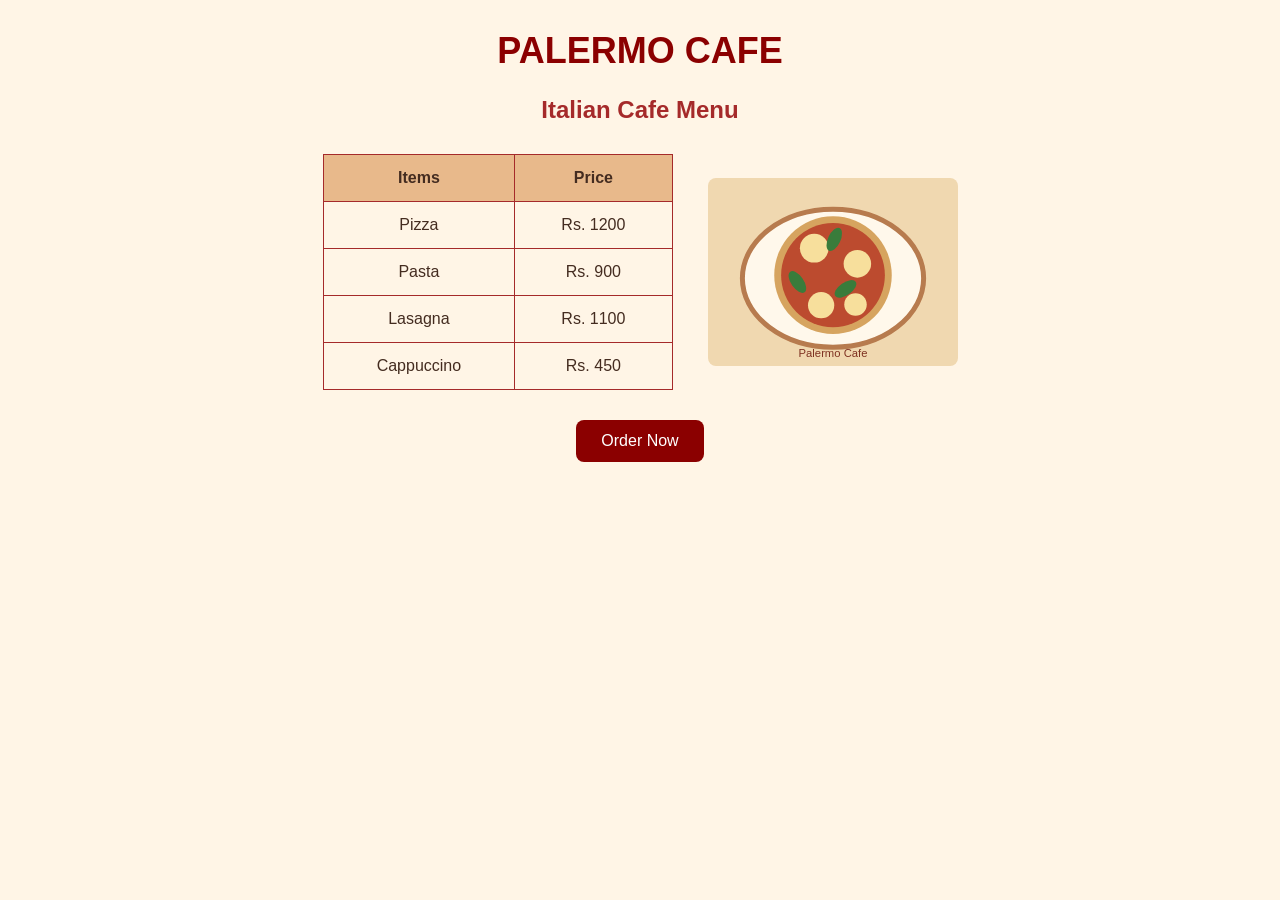
==== italian_cafe/index.html @ 83c6ea25 "add files this is menu of italian cafe" ====
<!--
Name: Tayyiba Hassan
Roll No: 26I-3137
Section: SE-C
Lab 11: HTML, CSS and JavaScript
-->
<!DOCTYPE html>
<html lang="en">
<head>
<meta charset="UTF-8">
<meta name="viewport" content="width=device-width, initial-scale=1.0">
<title>Palermo Cafe</title>
<link rel="stylesheet" href="style.css">
</head>
<body>
<h1>PALERMO CAFE</h1>
<h2>Italian Cafe Menu</h2>
<div class="menu-layout">
<table>
<tr><th>Items</th><th>Price</th></tr>
<tr><td>Pizza</td><td>Rs. 1200</td></tr>
<tr><td>Pasta</td><td>Rs. 900</td></tr>
<tr><td>Lasagna</td><td>Rs. 1100</td></tr>
<tr><td>Cappuccino</td><td>Rs. 450</td></tr>
</table>
<img src="images/cafe.svg" alt="Illustration of pizza at Palermo Cafe">
</div>
<button onclick="orderFood()">Order Now</button>
<script>
function orderFood() {
window.alert("Thank you! Your order has been placed.");
console.log("Order button was clicked");
}
</script>
</body>
</html>
---- italian_cafe/style.css ----
/*
Name: Tayyiba Hassan
Roll No: 26I-3137
Section: SE-C
Lab 11: HTML, CSS and JavaScript
*/
body {
background-color: #fff5e6;
color: #442c20;
font-family: Arial, sans-serif;
text-align: center;
margin: 30px;
}
h1 { color: darkred; font-size: 36px; }
h2 { color: brown; }
.menu-layout {
display: flex;
justify-content: center;
align-items: center;
gap: 35px;
flex-wrap: wrap;
margin: 30px auto;
}
table { border-collapse: collapse; width: 350px; max-width: 100%; }
th, td { border: 1px solid brown; padding: 14px; }
th { background-color: #e8b98b; }
img { width: 250px; max-width: 100%; border-radius: 8px; }
button {
background-color: darkred;
color: white;
padding: 12px 25px;
border: none;
border-radius: 8px;
cursor: pointer;
font-size: 16px;
}
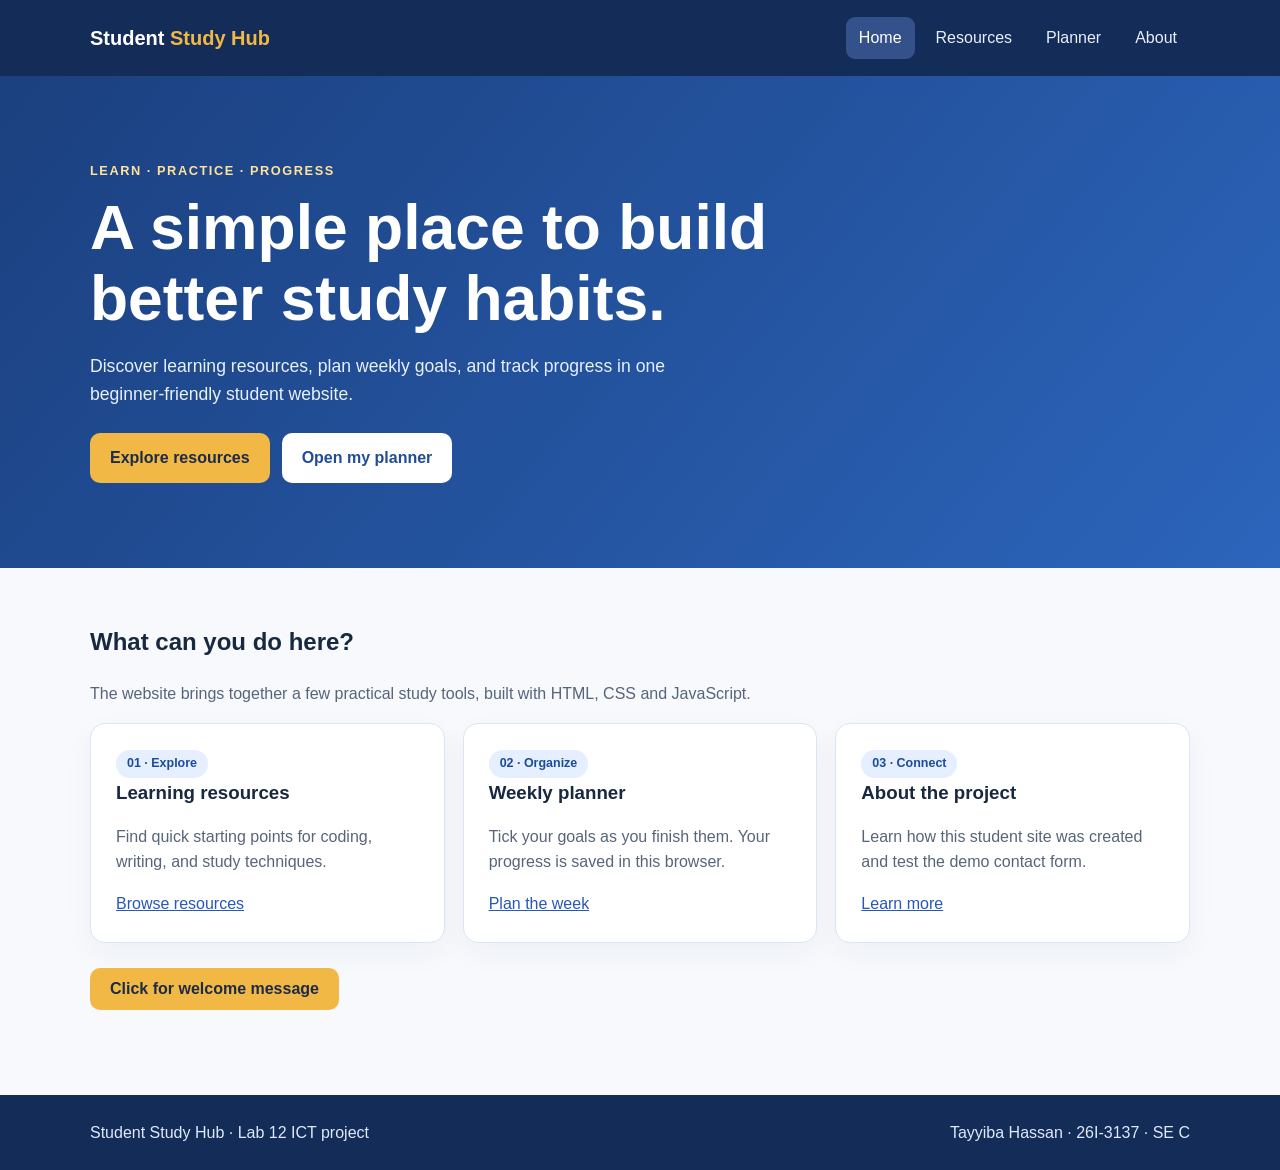
==== commit e480a725: "Add files via upload" ====
--- a/italian_cafe/index.html
+++ b/italian_cafe/index.html
@@ -1,36 +1,2 @@
-<!--
-Name: Tayyiba Hassan
-Roll No: 26I-3137
-Section: SE-C
-Lab 11: HTML, CSS and JavaScript
--->
 <!DOCTYPE html>
-<html lang="en">
-<head>
-<meta charset="UTF-8">
-<meta name="viewport" content="width=device-width, initial-scale=1.0">
-<title>Palermo Cafe</title>
-<link rel="stylesheet" href="style.css">
-</head>
-<body>
-<h1>PALERMO CAFE</h1>
-<h2>Italian Cafe Menu</h2>
-<div class="menu-layout">
-<table>
-<tr><th>Items</th><th>Price</th></tr>
-<tr><td>Pizza</td><td>Rs. 1200</td></tr>
-<tr><td>Pasta</td><td>Rs. 900</td></tr>
-<tr><td>Lasagna</td><td>Rs. 1100</td></tr>
-<tr><td>Cappuccino</td><td>Rs. 450</td></tr>
-</table>
-<img src="images/cafe.svg" alt="Illustration of pizza at Palermo Cafe">
-</div>
-<button onclick="orderFood()">Order Now</button>
-<script>
-function orderFood() {
-window.alert("Thank you! Your order has been placed.");
-console.log("Order button was clicked");
-}
-</script>
-</body>
-</html>
+<html lang="en"><head><meta charset="UTF-8"><meta name="viewport" content="width=device-width,initial-scale=1"><meta name="description" content="Student Study Hub: beginner-friendly resources and a personal study planner."><title>Home | Student Study Hub</title><link rel="stylesheet" href="style.css"><script defer src="script.js"></script></head><body><a class="skip" href="#main">Skip to content</a><header class="site-header"><div class="container nav"><a class="brand" href="index.html">Student <span>Study Hub</span></a><nav class="nav-links" aria-label="Main navigation"><a href="index.html" aria-current="page">Home</a><a href="resources.html">Resources</a><a href="planner.html">Planner</a><a href="about.html">About</a></nav></div></header><main id="main"><section class="hero"><div class="container"><div class="eyebrow">Learn · Practice · Progress</div><h1>A simple place to build better study habits.</h1><p>Discover learning resources, plan weekly goals, and track progress in one beginner-friendly student website.</p><div class="buttons"><a class="btn" href="resources.html">Explore resources</a><a class="btn secondary" href="planner.html">Open my planner</a></div></div></section><section class="section"><div class="container"><h2>What can you do here?</h2><p class="lede">The website brings together a few practical study tools, built with HTML, CSS and JavaScript.</p><div class="grid"><article class="card"><span class="tag">01 · Explore</span><h3>Learning resources</h3><p>Find quick starting points for coding, writing, and study techniques.</p><a href="resources.html">Browse resources</a></article><article class="card"><span class="tag">02 · Organize</span><h3>Weekly planner</h3><p>Tick your goals as you finish them. Your progress is saved in this browser.</p><a href="planner.html">Plan the week</a></article><article class="card"><span class="tag">03 · Connect</span><h3>About the project</h3><p>Learn how this student site was created and test the demo contact form.</p><a href="about.html">Learn more</a></article></div><div class="buttons"><button class="btn" id="helloButton" type="button">Click for welcome message</button></div></div></section></main><footer class="site-footer"><div class="container footer-inner"><span>Student Study Hub · Lab 12 ICT project</span><span>Tayyiba Hassan · 26I-3137 · SE C</span></div></footer></body></html>
--- a/italian_cafe/style.css
+++ b/italian_cafe/style.css
@@ -1,36 +1,2 @@
-/*
-Name: Tayyiba Hassan
-Roll No: 26I-3137
-Section: SE-C
-Lab 11: HTML, CSS and JavaScript
-*/
-body {
-background-color: #fff5e6;
-color: #442c20;
-font-family: Arial, sans-serif;
-text-align: center;
-margin: 30px;
-}
-h1 { color: darkred; font-size: 36px; }
-h2 { color: brown; }
-.menu-layout {
-display: flex;
-justify-content: center;
-align-items: center;
-gap: 35px;
-flex-wrap: wrap;
-margin: 30px auto;
-}
-table { border-collapse: collapse; width: 350px; max-width: 100%; }
-th, td { border: 1px solid brown; padding: 14px; }
-th { background-color: #e8b98b; }
-img { width: 250px; max-width: 100%; border-radius: 8px; }
-button {
-background-color: darkred;
-color: white;
-padding: 12px 25px;
-border: none;
-border-radius: 8px;
-cursor: pointer;
-font-size: 16px;
-}
+/* Student Study Hub — Lab 12 */
+:root{--ink:#17283f;--blue:#2657bc;--sky:#edf4ff;--paper:#ffffff;--muted:#576579;--line:#dce5f2;--gold:#f1b845}*{box-sizing:border-box}body{margin:0;font-family:Arial,Helvetica,sans-serif;background:#f7f9fd;color:var(--ink);line-height:1.6}a{color:var(--blue)}.container{width:min(1100px,92%);margin:auto}.skip{position:absolute;left:-10000px}.skip:focus{left:10px;top:10px;background:white;padding:10px;z-index:10}.site-header{background:#142c58;color:white}.nav{display:flex;align-items:center;justify-content:space-between;gap:18px;min-height:76px;flex-wrap:wrap}.brand{color:white;font-weight:800;font-size:1.25rem;text-decoration:none}.brand span{color:var(--gold)}.nav-links{display:flex;gap:8px;flex-wrap:wrap}.nav-links a{color:#e9efff;text-decoration:none;padding:8px 13px;border-radius:9px}.nav-links a:hover,.nav-links a[aria-current=page]{background:#35518b;color:white}.hero{padding:85px 0;background:linear-gradient(130deg,#1b407f,#2c65bc);color:white}.eyebrow{text-transform:uppercase;letter-spacing:.12em;font-size:.8rem;font-weight:bold;color:#ffe39a}.hero h1{font-size:clamp(2.2rem,5vw,3.9rem);line-height:1.13;max-width:770px;margin:12px 0}.hero p{max-width:650px;font-size:1.1rem;color:#e8f0ff}.btn{display:inline-block;border:0;border-radius:10px;background:var(--gold);color:#1d2b48;padding:12px 20px;font-weight:700;text-decoration:none;cursor:pointer;font-size:1rem}.btn:hover{filter:brightness(.96)}.btn.secondary{background:white;color:#214c98}.buttons{display:flex;gap:12px;flex-wrap:wrap;margin-top:25px}.section{padding:55px 0}.section h2,.page-head h1{margin-top:0}.lede{color:var(--muted);max-width:750px}.grid{display:grid;grid-template-columns:repeat(3,minmax(0,1fr));gap:18px}.card{background:white;border:1px solid var(--line);padding:25px;border-radius:15px;box-shadow:0 10px 30px #17283f0b}.card h3{margin:0 0 8px}.card p{color:var(--muted)}.tag{display:inline-block;background:#e5efff;color:#1b4b9d;font-size:.78rem;border-radius:25px;padding:4px 11px;font-weight:700}.page-head{padding:49px 0;background:var(--sky)}.page-head h1{font-size:2.45rem}.search{display:flex;gap:10px;align-items:center;flex-wrap:wrap;margin:20px 0}.search input,.field input,.field textarea,.field select{font:inherit;padding:12px 13px;border:1px solid #aabbd2;border-radius:9px;width:100%;background:white}.search input{max-width:420px}.field{margin:17px 0}.field label{display:block;font-weight:700;margin-bottom:6px}.field small{color:var(--muted)}.two{display:grid;grid-template-columns:1.15fr .85fr;gap:24px}.note{background:#fff8df;border-left:4px solid var(--gold);padding:16px 20px;border-radius:7px}.checkline{display:flex;gap:10px;align-items:flex-start;margin:16px 0}.checkline input{margin-top:6px;accent-color:var(--blue)}.progress{background:var(--line);border-radius:25px;height:12px;overflow:hidden}.progress>div{background:#3769c7;height:100%;width:0;transition:width .2s}.site-footer{margin-top:30px;background:#142c58;color:#dfe9fc;padding:25px 0}.site-footer a{color:white}.footer-inner{display:flex;justify-content:space-between;gap:20px;flex-wrap:wrap}#status,#formStatus{font-weight:700;color:#1c5e42}.muted{color:var(--muted)}@media(max-width:760px){.grid,.two{grid-template-columns:1fr}.hero{padding:62px 0}.nav{padding:12px 0}.page-head h1{font-size:2rem}}
